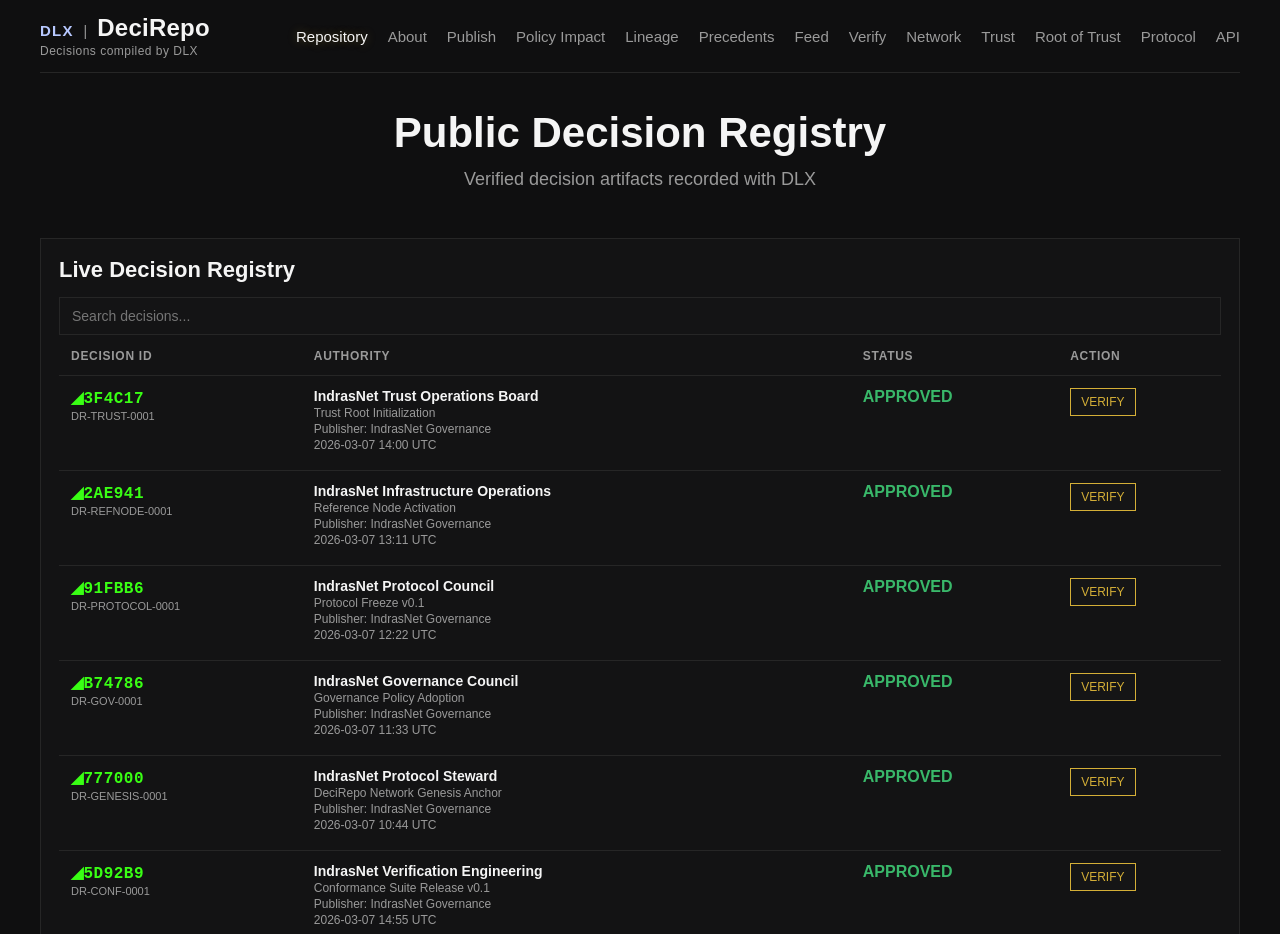
==== index.html @ 145c44c2 "site: initial public website layer for decirepo.com" ====
<!doctype html>
<html lang="en">
<head>
  <meta charset="UTF-8" />
  <meta http-equiv="refresh" content="0; url=./pages/index.html" />
  <meta name="viewport" content="width=device-width, initial-scale=1.0" />
  <title>DeciRepo</title>
</head>
<body style="margin:0;background:#0f0f10;color:#f5f5f5;font-family:Inter,Arial,sans-serif;display:grid;place-items:center;min-height:100vh;">
  <p>Redirecting to <a href="./pages/index.html" style="color:#d4af37;">DeciRepo Repository</a>…</p>
</body>
</html>
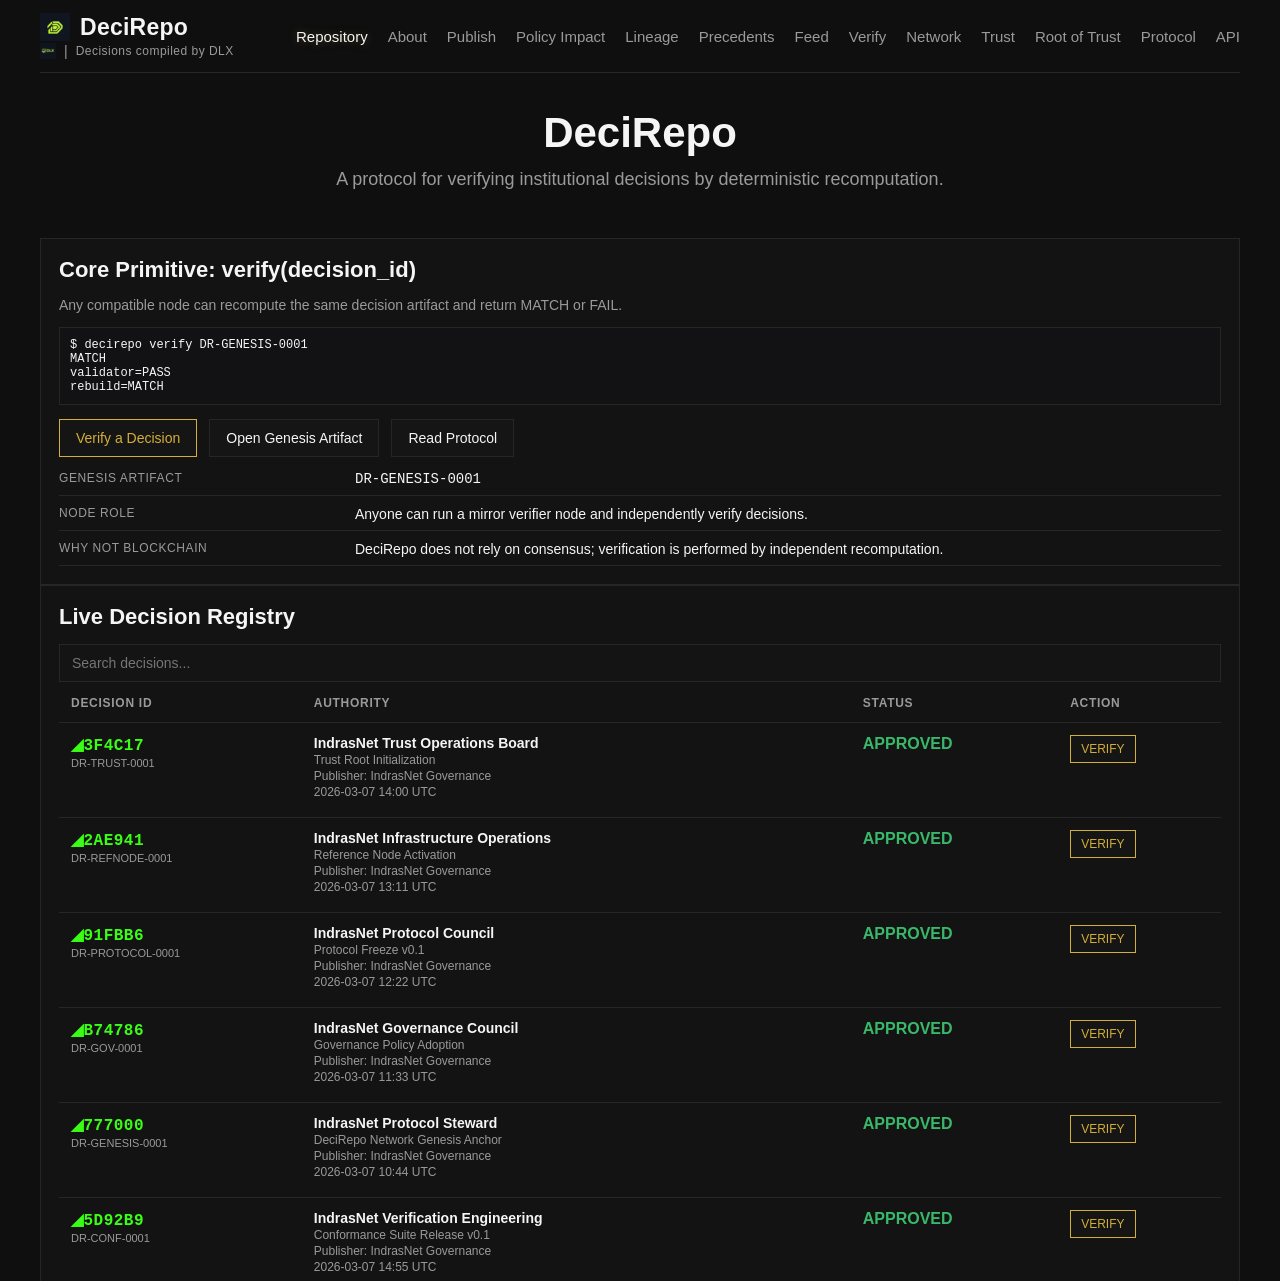
==== commit 25e1f6ad: "site: add DR/DLX branding, favicon set, and homepage clarity updates" ====
--- a/index.html
+++ b/index.html
@@ -4,6 +4,11 @@
   <meta charset="UTF-8" />
   <meta http-equiv="refresh" content="0; url=./pages/index.html" />
   <meta name="viewport" content="width=device-width, initial-scale=1.0" />
+  <link rel="icon" href="/favicon.ico" sizes="any" />
+  <link rel="icon" type="image/png" sizes="32x32" href="/favicon-32x32.png" />
+  <link rel="icon" type="image/png" sizes="16x16" href="/favicon-16x16.png" />
+  <link rel="apple-touch-icon" href="/apple-touch-icon.png" />
+  <link rel="manifest" href="/site.webmanifest" />
   <title>DeciRepo</title>
 </head>
 <body style="margin:0;background:#0f0f10;color:#f5f5f5;font-family:Inter,Arial,sans-serif;display:grid;place-items:center;min-height:100vh;">
